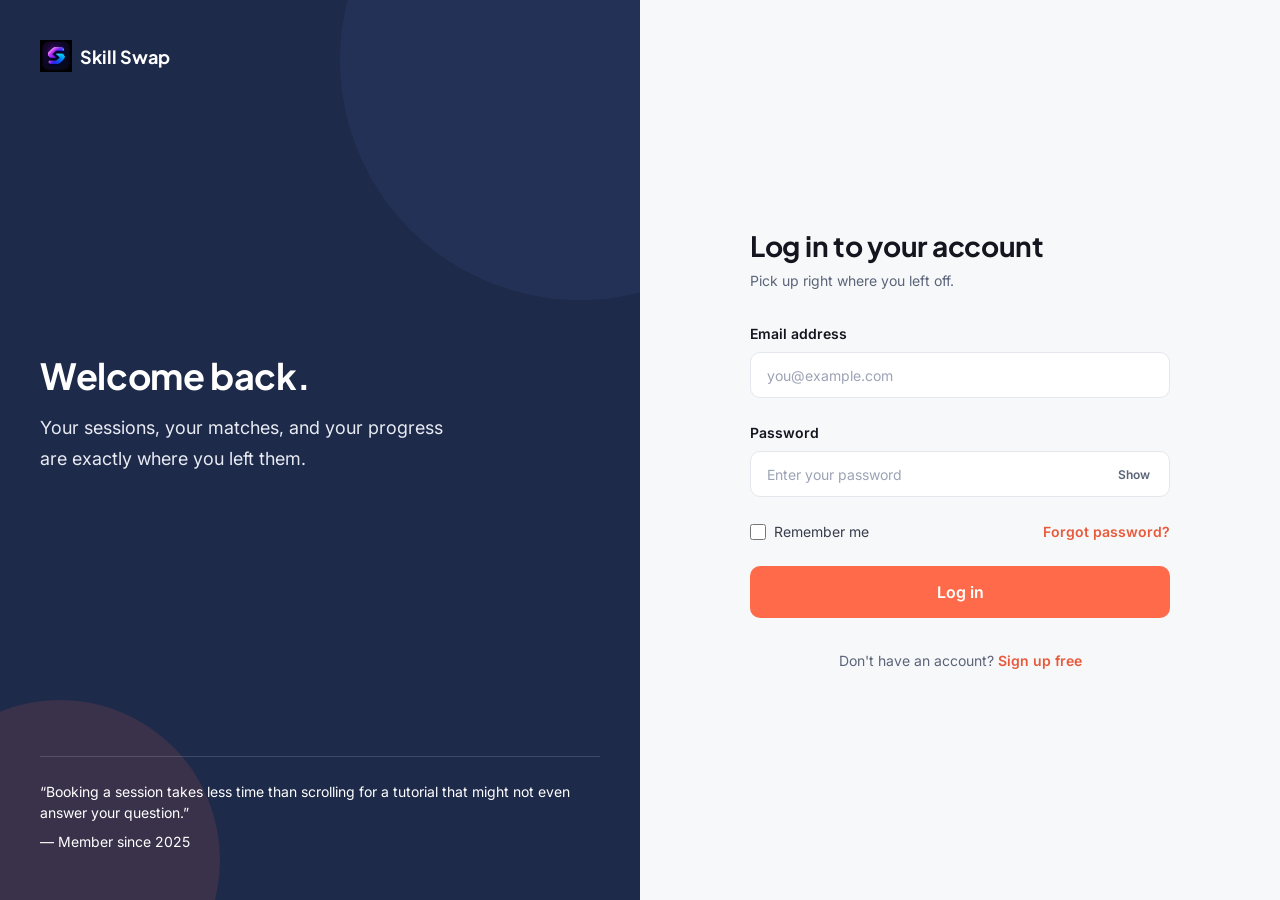
==== availability.html @ a02b6882 "Final internship submission" ====
<!DOCTYPE html>
<html lang="en">
<head>
  <meta charset="UTF-8">
  <meta name="viewport" content="width=device-width, initial-scale=1.0">
  <title>Availability Management — Skill Swap</title>
  <meta name="description" content="Manage your mentoring availability. Set your schedule and let learners book sessions at the right time.">

  <link rel="icon" type="image/png" href="assets/images/logo.png">
  <link rel="preconnect" href="https://fonts.googleapis.com">
  <link href="https://fonts.googleapis.com/css2?family=Plus+Jakarta+Sans:wght@500;600;700;800&family=Inter:wght@400;500;600;700&family=JetBrains+Mono:wght@500;600&display=swap" rel="stylesheet">

  <link rel="stylesheet" href="assets/css/base.css">
  <link rel="stylesheet" href="assets/css/navbar.css">
  <link rel="stylesheet" href="assets/css/footer.css">
  <link rel="stylesheet" href="assets/css/availability.css">
  <link rel="stylesheet" href="assets/css/responsive.css">
</head>
<body class="avail-body">

  <!-- Background atmosphere -->
  <div class="avail-orb avail-orb-1" aria-hidden="true"></div>
  <div class="avail-orb avail-orb-2" aria-hidden="true"></div>
  <div class="avail-orb avail-orb-3" aria-hidden="true"></div>
  <div class="avail-grid-overlay" aria-hidden="true"></div>

  <!-- ============================================================
       NAVBAR
       ============================================================ -->
  <header class="navbar navbar-dash" id="navbar">
    <div class="container navbar-inner">
      <a href="index.html" class="navbar-logo">
        <img src="assets/images/logo.png" alt="Skill Swap logo" class="navbar-logo-img">
        <span>Skill Swap</span>
      </a>

      <nav class="navbar-links" id="navbar-links">
        <a href="browse-skills.html" class="navbar-link">Browse Skills</a>
        <a href="dashboard.html" class="navbar-link">Dashboard</a>
        <a href="upcoming-sessions.html" class="navbar-link">Sessions</a>
        <a href="availability.html" class="navbar-link navbar-link-active">Availability</a>
        <a href="my-skills.html" class="navbar-link">My Skills</a>
      </nav>

      <div class="navbar-actions" id="navbar-actions-guest">
        <a href="login.html" class="btn btn-ghost btn-sm">Log in</a>
        <a href="register.html" class="btn btn-primary btn-sm">Get started</a>
      </div>

      <div class="navbar-actions hidden" id="navbar-actions-auth">
        <a href="dashboard.html" class="btn btn-outline btn-sm">Dashboard</a>
        <button type="button" class="navbar-avatar-btn" id="navbar-avatar-btn">
          <img src="assets/images/default-avatar.png" alt="My profile" class="avatar avatar-sm" id="navbar-avatar-img">
        </button>
      </div>

      <button type="button" class="navbar-burger" id="navbar-burger" aria-label="Toggle menu" aria-expanded="false">
        <span></span><span></span><span></span>
      </button>
    </div>

    <div class="navbar-mobile-menu" id="navbar-mobile-menu">
      <a href="browse-skills.html" class="navbar-link">Browse Skills</a>
      <a href="dashboard.html" class="navbar-link">Dashboard</a>
      <a href="upcoming-sessions.html" class="navbar-link">Sessions</a>
      <a href="availability.html" class="navbar-link">Availability</a>
      <a href="my-skills.html" class="navbar-link">My Skills</a>
      <div class="navbar-mobile-divider"></div>
      <a href="login.html" class="btn btn-outline btn-block hidden" id="navbar-mobile-login">Log in</a>
      <a href="register.html" class="btn btn-primary btn-block hidden" id="navbar-mobile-register">Get started</a>
    </div>
  </header>

  <main class="availability-main">
    <div class="container avail-container">

      <!-- ============================================================
           SECTION 1 — PAGE HERO
           ============================================================ -->
      <section class="avail-hero">
        <div class="avail-hero-left">
          <div class="avail-badge">
            <span class="avail-badge-icon">⚡</span>
            Availability Management
          </div>
          <h1 class="avail-headline">Manage Your <span class="avail-headline-gradient">Availability</span></h1>
          <p class="avail-subtitle">Set your schedule and let learners book sessions at the right time.</p>
        </div>

        <!-- Quick Stats — populated by JS via IDs -->
        <div class="avail-hero-stats">
          <div class="avail-stat-card">
            <div class="avail-stat-icon avail-stat-icon--purple">
              <svg width="18" height="18" viewBox="0 0 24 24" fill="none"><path d="M8 2v4M16 2v4M3 10h18M5 4h14a2 2 0 0 1 2 2v14a2 2 0 0 1-2 2H5a2 2 0 0 1-2-2V6a2 2 0 0 1 2-2z" stroke="currentColor" stroke-width="2" stroke-linecap="round"/></svg>
            </div>
            <div class="avail-stat-body">
              <div class="avail-stat-value" id="stat-available-slots">—</div>
              <div class="avail-stat-label">Available Slots</div>
            </div>
          </div>
          <div class="avail-stat-card">
            <div class="avail-stat-icon avail-stat-icon--green">
              <svg width="18" height="18" viewBox="0 0 24 24" fill="none"><circle cx="12" cy="12" r="10" stroke="currentColor" stroke-width="2"/><path d="M12 6v6l4 2" stroke="currentColor" stroke-width="2" stroke-linecap="round"/></svg>
            </div>
            <div class="avail-stat-body">
              <div class="avail-stat-value" id="stat-week-sessions">—</div>
              <div class="avail-stat-label">This Week Sessions</div>
            </div>
          </div>
          <div class="avail-stat-card">
            <div class="avail-stat-icon avail-stat-icon--amber">
              <svg width="18" height="18" viewBox="0 0 24 24" fill="none"><path d="M22 12h-4l-3 9L9 3l-3 9H2" stroke="currentColor" stroke-width="2" stroke-linecap="round" stroke-linejoin="round"/></svg>
            </div>
            <div class="avail-stat-body">
              <div class="avail-stat-value" id="stat-booking-rate">—</div>
              <div class="avail-stat-label">Booking Rate</div>
            </div>
          </div>
        </div>
      </section>

      <!-- ============================================================
           SECTION 2+3 — MAIN CONTENT GRID (Schedule + Add Slot Panel)
           ============================================================ -->
      <div class="avail-content-grid">

        <!-- LEFT: Schedule sections -->
        <div class="avail-col-main">

          <!-- Weekly Schedule Grid -->
          <section class="avail-glass-card avail-schedule-section">
            <div class="avail-card-header">
              <div class="avail-card-title-group">
                <div class="avail-card-icon avail-card-icon--purple">
                  <svg width="16" height="16" viewBox="0 0 24 24" fill="none"><rect x="3" y="4" width="18" height="18" rx="2" stroke="currentColor" stroke-width="2"/><path d="M16 2v4M8 2v4M3 10h18" stroke="currentColor" stroke-width="2" stroke-linecap="round"/></svg>
                </div>
                <div>
                  <div class="avail-card-title">Weekly Schedule</div>
                  <div class="avail-card-subtitle">Your availability grid at a glance</div>
                </div>
              </div>
              <div class="avail-week-nav">
                <button class="avail-week-btn" id="avail-prev-week" aria-label="Previous week">
                  <svg width="14" height="14" viewBox="0 0 24 24" fill="none"><path d="M15 18l-6-6 6-6" stroke="currentColor" stroke-width="2" stroke-linecap="round"/></svg>
                </button>
                <span class="avail-week-label" id="avail-week-label">This Week</span>
                <button class="avail-week-btn" id="avail-next-week" aria-label="Next week">
                  <svg width="14" height="14" viewBox="0 0 24 24" fill="none"><path d="M9 18l6-6-6-6" stroke="currentColor" stroke-width="2" stroke-linecap="round"/></svg>
                </button>
              </div>
            </div>

            <!-- Weekly grid -->
            <div class="avail-weekly-grid" id="avail-weekly-grid">
              <!-- Header row -->
              <div class="avail-grid-row avail-grid-header">
                <div class="avail-grid-label-cell"></div>
                <div class="avail-grid-day-header" data-day="Mon">
                  <span class="avail-day-abbr">Mon</span>
                  <span class="avail-day-date" id="grid-date-mon"></span>
                </div>
                <div class="avail-grid-day-header" data-day="Tue">
                  <span class="avail-day-abbr">Tue</span>
                  <span class="avail-day-date" id="grid-date-tue"></span>
                </div>
                <div class="avail-grid-day-header" data-day="Wed">
                  <span class="avail-day-abbr">Wed</span>
                  <span class="avail-day-date" id="grid-date-wed"></span>
                </div>
                <div class="avail-grid-day-header" data-day="Thu">
                  <span class="avail-day-abbr">Thu</span>
                  <span class="avail-day-date" id="grid-date-thu"></span>
                </div>
                <div class="avail-grid-day-header" data-day="Fri">
                  <span class="avail-day-abbr">Fri</span>
                  <span class="avail-day-date" id="grid-date-fri"></span>
                </div>
                <div class="avail-grid-day-header" data-day="Sat">
                  <span class="avail-day-abbr">Sat</span>
                  <span class="avail-day-date" id="grid-date-sat"></span>
                </div>
                <div class="avail-grid-day-header" data-day="Sun">
                  <span class="avail-day-abbr">Sun</span>
                  <span class="avail-day-date" id="grid-date-sun"></span>
                </div>
              </div>
              <!-- Morning row -->
              <div class="avail-grid-row" data-period="morning">
                <div class="avail-grid-label-cell">
                  <span class="avail-period-icon">🌅</span>
                  <span class="avail-period-label">Morning</span>
                  <span class="avail-period-time">6–12 AM</span>
                </div>
                <div class="avail-grid-cell" data-day="Mon" data-period="morning"></div>
                <div class="avail-grid-cell" data-day="Tue" data-period="morning"></div>
                <div class="avail-grid-cell" data-day="Wed" data-period="morning"></div>
                <div class="avail-grid-cell" data-day="Thu" data-period="morning"></div>
                <div class="avail-grid-cell" data-day="Fri" data-period="morning"></div>
                <div class="avail-grid-cell" data-day="Sat" data-period="morning"></div>
                <div class="avail-grid-cell" data-day="Sun" data-period="morning"></div>
              </div>
              <!-- Afternoon row -->
              <div class="avail-grid-row" data-period="afternoon">
                <div class="avail-grid-label-cell">
                  <span class="avail-period-icon">☀️</span>
                  <span class="avail-period-label">Afternoon</span>
                  <span class="avail-period-time">12–5 PM</span>
                </div>
                <div class="avail-grid-cell" data-day="Mon" data-period="afternoon"></div>
                <div class="avail-grid-cell" data-day="Tue" data-period="afternoon"></div>
                <div class="avail-grid-cell" data-day="Wed" data-period="afternoon"></div>
                <div class="avail-grid-cell" data-day="Thu" data-period="afternoon"></div>
                <div class="avail-grid-cell" data-day="Fri" data-period="afternoon"></div>
                <div class="avail-grid-cell" data-day="Sat" data-period="afternoon"></div>
                <div class="avail-grid-cell" data-day="Sun" data-period="afternoon"></div>
              </div>
              <!-- Evening row -->
              <div class="avail-grid-row" data-period="evening">
                <div class="avail-grid-label-cell">
                  <span class="avail-period-icon">🌙</span>
                  <span class="avail-period-label">Evening</span>
                  <span class="avail-period-time">5–11 PM</span>
                </div>
                <div class="avail-grid-cell" data-day="Mon" data-period="evening"></div>
                <div class="avail-grid-cell" data-day="Tue" data-period="evening"></div>
                <div class="avail-grid-cell" data-day="Wed" data-period="evening"></div>
                <div class="avail-grid-cell" data-day="Thu" data-period="evening"></div>
                <div class="avail-grid-cell" data-day="Fri" data-period="evening"></div>
                <div class="avail-grid-cell" data-day="Sat" data-period="evening"></div>
                <div class="avail-grid-cell" data-day="Sun" data-period="evening"></div>
              </div>
            </div>
          </section>

          <!-- ============================================================
               SECTION 4 — SLOT LIST (rendered by availability.js)
               ============================================================ -->
          <section class="avail-glass-card">
            <div class="avail-card-header">
              <div class="avail-card-title-group">
                <div class="avail-card-icon avail-card-icon--blue">
                  <svg width="16" height="16" viewBox="0 0 24 24" fill="none"><path d="M9 11l3 3L22 4" stroke="currentColor" stroke-width="2" stroke-linecap="round" stroke-linejoin="round"/><path d="M21 12v7a2 2 0 0 1-2 2H5a2 2 0 0 1-2-2V5a2 2 0 0 1 2-2h11" stroke="currentColor" stroke-width="2" stroke-linecap="round"/></svg>
                </div>
                <div>
                  <div class="avail-card-title">All Availability Slots</div>
                  <div class="avail-card-subtitle">Manage your open and booked time slots</div>
                </div>
              </div>
            </div>

            <!-- Alert for form feedback (required by availability.js) -->
            <div class="auth-alert avail-alert" id="availability-form-alert" role="alert"></div>

            <!-- Slot list container (rendered by availability.js) -->
            <div id="availability-list-container">
              <!-- Skeleton loaders -->
              <div class="avail-skeleton-row" aria-hidden="true"></div>
              <div class="avail-skeleton-row" aria-hidden="true"></div>
              <div class="avail-skeleton-row" aria-hidden="true"></div>
            </div>

            <!-- Empty state (toggled by availability.js) -->
            <div class="avail-empty-state hidden" id="availability-empty-state">
              <div class="avail-empty-illustration">
                <svg width="64" height="64" viewBox="0 0 80 80" fill="none">
                  <circle cx="40" cy="40" r="38" fill="rgba(124,58,237,0.08)" stroke="rgba(124,58,237,0.2)" stroke-width="1.5"/>
                  <rect x="22" y="18" width="36" height="44" rx="5" fill="rgba(124,58,237,0.12)" stroke="rgba(124,58,237,0.3)" stroke-width="1.5"/>
                  <path d="M29 30h22M29 38h22M29 46h14" stroke="rgba(167,139,250,0.5)" stroke-width="2" stroke-linecap="round"/>
                  <circle cx="55" cy="55" r="12" fill="rgba(124,58,237,0.2)" stroke="rgba(124,58,237,0.4)" stroke-width="1.5"/>
                  <path d="M55 50v5l3 3" stroke="rgba(167,139,250,0.9)" stroke-width="1.5" stroke-linecap="round"/>
                </svg>
              </div>
              <h3 class="avail-empty-title">No Availability Added Yet</h3>
              <p class="avail-empty-body">Create your first availability slot and start receiving bookings from learners.</p>
              <button type="button" class="avail-empty-cta" onclick="document.getElementById('slot-date').focus()">
                <svg width="14" height="14" viewBox="0 0 24 24" fill="none"><path d="M12 5v14M5 12h14" stroke="currentColor" stroke-width="2" stroke-linecap="round"/></svg>
                Create Availability
              </button>
            </div>
          </section>

          <!-- ============================================================
               SECTION 5 — AVAILABILITY ANALYTICS
               ============================================================ -->
          <section class="avail-glass-card avail-analytics-section">
            <div class="avail-card-header">
              <div class="avail-card-title-group">
                <div class="avail-card-icon avail-card-icon--amber">
                  <svg width="16" height="16" viewBox="0 0 24 24" fill="none"><path d="M22 12h-4l-3 9L9 3l-3 9H2" stroke="currentColor" stroke-width="2" stroke-linecap="round" stroke-linejoin="round"/></svg>
                </div>
                <div>
                  <div class="avail-card-title">Availability Analytics</div>
                  <div class="avail-card-subtitle">Your scheduling performance overview</div>
                </div>
              </div>
            </div>
            <div class="avail-analytics-grid">
              <div class="avail-analytics-card">
                <div class="avail-analytics-icon avail-analytics-icon--purple">
                  <svg width="20" height="20" viewBox="0 0 24 24" fill="none"><circle cx="12" cy="12" r="10" stroke="currentColor" stroke-width="2"/><path d="M12 6v6l4 2" stroke="currentColor" stroke-width="2" stroke-linecap="round"/></svg>
                </div>
                <div class="avail-analytics-value" id="analytics-total-hours">0h</div>
                <div class="avail-analytics-label">Total Available Hours</div>
              </div>
              <div class="avail-analytics-card">
                <div class="avail-analytics-icon avail-analytics-icon--green">
                  <svg width="20" height="20" viewBox="0 0 24 24" fill="none"><rect x="3" y="4" width="18" height="18" rx="2" stroke="currentColor" stroke-width="2"/><path d="M16 2v4M8 2v4M3 10h18" stroke="currentColor" stroke-width="2" stroke-linecap="round"/></svg>
                </div>
                <div class="avail-analytics-value" id="analytics-booked-day">—</div>
                <div class="avail-analytics-label">Most Booked Day</div>
              </div>
              <div class="avail-analytics-card">
                <div class="avail-analytics-icon avail-analytics-icon--blue">
                  <svg width="20" height="20" viewBox="0 0 24 24" fill="none"><path d="M22 12h-4l-3 9L9 3l-3 9H2" stroke="currentColor" stroke-width="2" stroke-linecap="round" stroke-linejoin="round"/></svg>
                </div>
                <div class="avail-analytics-value" id="analytics-completion">0%</div>
                <div class="avail-analytics-label">Session Completion Rate</div>
              </div>
            </div>
          </section>

        </div><!-- /.avail-col-main -->

        <!-- RIGHT: Add Slot Panel -->
        <div class="avail-col-side">

          <!-- ============================================================
               SECTION 3 — ADD SLOT PANEL (existing form – all IDs preserved)
               ============================================================ -->
          <section class="avail-glass-card avail-form-panel availability-form-card">
            <div class="avail-form-header">
              <div class="avail-card-icon avail-card-icon--purple">
                <svg width="16" height="16" viewBox="0 0 24 24" fill="none"><path d="M12 5v14M5 12h14" stroke="currentColor" stroke-width="2" stroke-linecap="round"/></svg>
              </div>
              <div>
                <div class="avail-card-title">Add Availability</div>
                <div class="avail-card-subtitle">Create a new open time slot</div>
              </div>
            </div>

            <form id="availability-form" novalidate class="avail-form">

              <div class="form-group avail-form-group">
                <label for="slot-date" class="avail-form-label">
                  <svg width="13" height="13" viewBox="0 0 24 24" fill="none"><rect x="3" y="4" width="18" height="18" rx="2" stroke="currentColor" stroke-width="2"/><path d="M16 2v4M8 2v4M3 10h18" stroke="currentColor" stroke-width="2" stroke-linecap="round"/></svg>
                  Date
                </label>
                <input type="date" id="slot-date" name="slot_date" class="form-input avail-input" required>
                <span class="form-error"></span>
              </div>

              <div class="availability-form-row avail-time-row">
                <div class="form-group avail-form-group">
                  <label for="slot-start-time" class="avail-form-label">
                    <svg width="13" height="13" viewBox="0 0 24 24" fill="none"><circle cx="12" cy="12" r="10" stroke="currentColor" stroke-width="2"/><path d="M12 6v6l4 2" stroke="currentColor" stroke-width="2" stroke-linecap="round"/></svg>
                    Start Time
                  </label>
                  <input type="time" id="slot-start-time" name="start_time" class="form-input avail-input" required>
                  <span class="form-error"></span>
                </div>

                <div class="form-group avail-form-group">
                  <label for="slot-end-time" class="avail-form-label">
                    <svg width="13" height="13" viewBox="0 0 24 24" fill="none"><circle cx="12" cy="12" r="10" stroke="currentColor" stroke-width="2"/><path d="M12 6v6l4 2" stroke="currentColor" stroke-width="2" stroke-linecap="round"/></svg>
                    End Time
                  </label>
                  <input type="time" id="slot-end-time" name="end_time" class="form-input avail-input" required>
                  <span class="form-error"></span>
                </div>
              </div>

              <!-- Session type (UI only — enhances UX without breaking existing backend) -->
              <div class="avail-session-type">
                <div class="avail-form-label" style="margin-bottom:0.5rem;">
                  <svg width="13" height="13" viewBox="0 0 24 24" fill="none"><path d="M17 21v-2a4 4 0 0 0-4-4H5a4 4 0 0 0-4 4v2M9 3a4 4 0 1 0 0 8 4 4 0 0 0 0-8zM23 21v-2a4 4 0 0 0-3-3.87M16 3.13a4 4 0 0 1 0 7.75" stroke="currentColor" stroke-width="2" stroke-linecap="round" stroke-linejoin="round"/></svg>
                  Session Type
                </div>
                <div class="avail-type-pills">
                  <label class="avail-type-pill">
                    <input type="radio" name="session_type" value="1on1" checked>
                    <span>👤 1-on-1</span>
                  </label>
                  <label class="avail-type-pill">
                    <input type="radio" name="session_type" value="group">
                    <span>👥 Group Session</span>
                  </label>
                </div>
              </div>

              <button type="submit" class="avail-submit-btn btn-block" id="availability-add-btn">
                <svg width="16" height="16" viewBox="0 0 24 24" fill="none"><path d="M12 5v14M5 12h14" stroke="currentColor" stroke-width="2" stroke-linecap="round"/></svg>
                Add Slot
              </button>
            </form>
          </section>

          <!-- Quick Tips Card -->
          <section class="avail-glass-card avail-tips-card">
            <div class="avail-tips-header">
              <span class="avail-tips-icon">💡</span>
              <span class="avail-card-title" style="font-size:0.875rem;">Pro Tips</span>
            </div>
            <ul class="avail-tips-list">
              <li>
                <span class="avail-tip-dot avail-tip-dot--purple"></span>
                Add slots at least 24h in advance to get bookings
              </li>
              <li>
                <span class="avail-tip-dot avail-tip-dot--green"></span>
                Evening slots tend to have higher booking rates
              </li>
              <li>
                <span class="avail-tip-dot avail-tip-dot--amber"></span>
                Keep a consistent weekly schedule for regulars
              </li>
            </ul>
          </section>

        </div><!-- /.avail-col-side -->

      </div><!-- /.avail-content-grid -->

    </div><!-- /.avail-container -->
  </main>

  <!-- ============================================================
       FOOTER
       ============================================================ -->
  <footer class="footer">
    <div class="container footer-inner">
      <div class="footer-brand">
        <a href="index.html" class="navbar-logo">
          <img src="assets/images/logo.png" alt="Skill Swap logo" class="navbar-logo-img">
          <span>Skill Swap</span>
        </a>
        <p class="text-sm text-muted">Learn, teach &amp; grow together.</p>
      </div>
      <div class="footer-col">
        <h4>Platform</h4>
        <a href="browse-skills.html">Browse Skills</a>
        <a href="index.html#how-it-works">How it Works</a>
      </div>
      <div class="footer-col">
        <h4>Account</h4>
        <a href="dashboard.html">Dashboard</a>
        <a href="my-skills.html">My Skills</a>
      </div>
      <div class="footer-col">
        <h4>Company</h4>
        <a href="#">About</a>
        <a href="#">Contact</a>
      </div>
    </div>
    <div class="container footer-bottom">
      <p class="text-sm text-muted">&copy; 2026 Skill Swap. All rights reserved.</p>
    </div>
  </footer>

  <div class="toast-container" id="toast-container"></div>

  <script src="assets/js/config.js"></script>
  <script src="assets/js/utils.js"></script>
  <script src="assets/js/auth-guard.js"></script>
  <script src="assets/js/navbar.js"></script>
  <script src="assets/js/availability.js"></script>
  <script src="assets/js/availability-ui.js"></script>
</body>
</html>
---- assets/css/base.css ----
/* ==========================================================================
   Skill Swap - Base Stylesheet
   Design tokens, reset, typography scale, and core reusable components.
   Loaded on every page. Page-specific CSS files extend these tokens.
   ========================================================================== */

/* --------------------------------------------------------------------
   1. Design Tokens
   -------------------------------------------------------------------- */
:root {
  /* Color: Brand */
  --color-primary-900: #14182B;
  --color-primary-700: #1E2A4A;
  --color-primary-500: #2D3D66;
  --color-primary-100: #E8EBF3;

  /* Color: Accent (single energetic accent — used sparingly, for action) */
  --color-accent-600: #E85A3B;
  --color-accent-500: #FF6B4A;
  --color-accent-100: #FFE4DB;

  /* Color: Status */
  --color-success-600: #178A5F;
  --color-success-100: #DCF3EA;
  --color-warning-600: #B8860B;
  --color-warning-100: #FBF0DB;
  --color-danger-600: #D14343;
  --color-danger-100: #FBE2E2;

  /* Color: Neutrals */
  --color-ink-900: #14161F;
  --color-ink-700: #383C4B;
  --color-ink-500: #5B6478;
  --color-ink-300: #9CA3B5;
  --color-ink-100: #DDE1EA;
  --color-surface: #FFFFFF;
  --color-surface-sunken: #F7F8FA;
  --color-border: #E4E7ED;

  /* Typography */
  --font-display: 'Plus Jakarta Sans', 'Inter', -apple-system, sans-serif;
  --font-body: 'Inter', -apple-system, BlinkMacSystemFont, 'Segoe UI', sans-serif;
  --font-mono: 'JetBrains Mono', 'SFMono-Regular', Consolas, monospace;

  --fs-xs: 0.75rem;
  --fs-sm: 0.875rem;
  --fs-base: 1rem;
  --fs-md: 1.125rem;
  --fs-lg: 1.375rem;
  --fs-xl: 1.75rem;
  --fs-2xl: 2.25rem;
  --fs-3xl: 3rem;
  --fs-4xl: 3.75rem;

  --lh-tight: 1.2;
  --lh-normal: 1.5;
  --lh-relaxed: 1.7;

  /* Spacing scale (8px base unit) */
  --space-1: 0.25rem;
  --space-2: 0.5rem;
  --space-3: 0.75rem;
  --space-4: 1rem;
  --space-5: 1.5rem;
  --space-6: 2rem;
  --space-7: 2.5rem;
  --space-8: 3rem;
  --space-9: 4rem;
  --space-10: 5rem;
  --space-12: 6rem;

  /* Radius */
  --radius-sm: 6px;
  --radius-md: 10px;
  --radius-lg: 16px;
  --radius-full: 999px;

  /* Shadow (soft, flat-card style — no glassmorphism/blur) */
  --shadow-xs: 0 1px 2px rgba(20, 22, 31, 0.05);
  --shadow-sm: 0 2px 6px rgba(20, 22, 31, 0.06);
  --shadow-md: 0 8px 20px rgba(20, 22, 31, 0.08);
  --shadow-lg: 0 16px 40px rgba(20, 22, 31, 0.12);

  /* Layout */
  --container-max: 1200px;
  --header-height: 72px;

  /* Motion */
  --transition-fast: 150ms ease;
  --transition-base: 220ms cubic-bezier(0.4, 0, 0.2, 1);
}

/* --------------------------------------------------------------------
   2. Reset
   -------------------------------------------------------------------- */
*,
*::before,
*::after {
  box-sizing: border-box;
  margin: 0;
  padding: 0;
}

html {
  -webkit-text-size-adjust: 100%;
  scroll-behavior: smooth;
}

@media (prefers-reduced-motion: reduce) {
  html {
    scroll-behavior: auto;
  }
  *,
  *::before,
  *::after {
    animation-duration: 0.01ms !important;
    animation-iteration-count: 1 !important;
    transition-duration: 0.01ms !important;
  }
}

body {
  font-family: var(--font-body);
  font-size: var(--fs-base);
  line-height: var(--lh-normal);
  color: var(--color-ink-900);
  background-color: var(--color-surface-sunken);
  min-height: 100vh;
}

img,
picture,
svg {
  display: block;
  max-width: 100%;
}

a {
  color: inherit;
  text-decoration: none;
}

button {
  font-family: inherit;
  cursor: pointer;
  border: none;
  background: none;
}

input,
textarea,
select {
  font-family: inherit;
  font-size: inherit;
  color: inherit;
}

ul,
ol {
  list-style: none;
}

table {
  border-collapse: collapse;
  width: 100%;
}

/* --------------------------------------------------------------------
   3. Typography
   -------------------------------------------------------------------- */
h1, h2, h3, h4, h5, h6 {
  font-family: var(--font-display);
  font-weight: 700;
  line-height: var(--lh-tight);
  color: var(--color-ink-900);
  letter-spacing: -0.01em;
}

h1 { font-size: var(--fs-3xl); }
h2 { font-size: var(--fs-2xl); }
h3 { font-size: var(--fs-xl); }
h4 { font-size: var(--fs-md); }

p {
  color: var(--color-ink-700);
}

.text-eyebrow {
  font-family: var(--font-mono);
  font-size: var(--fs-xs);
  font-weight: 600;
  text-transform: uppercase;
  letter-spacing: 0.08em;
  color: var(--color-accent-600);
}

.text-muted {
  color: var(--color-ink-500);
}

.text-sm {
  font-size: var(--fs-sm);
}

.text-center {
  text-align: center;
}

/* --------------------------------------------------------------------
   4. Layout helpers
   -------------------------------------------------------------------- */
.container {
  width: 100%;
  max-width: var(--container-max);
  margin-inline: auto;
  padding-inline: var(--space-5);
}

.section {
  padding-block: var(--space-9);
}

.flex {
  display: flex;
}

.flex-col {
  flex-direction: column;
}

.items-center {
  align-items: center;
}

.justify-between {
  justify-content: space-between;
}

.gap-2 { gap: var(--space-2); }
.gap-3 { gap: var(--space-3); }
.gap-4 { gap: var(--space-4); }
.gap-5 { gap: var(--space-5); }

.grid {
  display: grid;
  gap: var(--space-5);
}

.hidden {
  display: none !important;
}

/* --------------------------------------------------------------------
   5. Buttons
   -------------------------------------------------------------------- */
.btn {
  display: inline-flex;
  align-items: center;
  justify-content: center;
  gap: var(--space-2);
  height: 44px;
  padding-inline: var(--space-5);
  font-size: var(--fs-sm);
  font-weight: 600;
  border-radius: var(--radius-md);
  white-space: nowrap;
  transition: background-color var(--transition-fast), border-color var(--transition-fast),
    color var(--transition-fast), transform var(--transition-fast);
}

.btn:active {
  transform: translateY(1px);
}

.btn-primary {
  background-color: var(--color-accent-500);
  color: var(--color-surface);
}

.btn-primary:hover {
  background-color: var(--color-accent-600);
}

.btn-secondary {
  background-color: var(--color-primary-700);
  color: var(--color-surface);
}

.btn-secondary:hover {
  background-color: var(--color-primary-900);
}

.btn-outline {
  background-color: transparent;
  color: var(--color-ink-900);
  border: 1.5px solid var(--color-border);
}

.btn-outline:hover {
  border-color: var(--color-ink-300);
  background-color: var(--color-surface);
}

.btn-ghost {
  background-color: transparent;
  color: var(--color-ink-700);
}

.btn-ghost:hover {
  background-color: var(--color-primary-100);
}

.btn-danger {
  background-color: var(--color-danger-600);
  color: var(--color-surface);
}

.btn-danger:hover {
  background-color: #B83333;
}

.btn-sm {
  height: 36px;
  padding-inline: var(--space-4);
  font-size: var(--fs-xs);
}

.btn-lg {
  height: 52px;
  padding-inline: var(--space-6);
  font-size: var(--fs-base);
}

.btn-block {
  width: 100%;
}

.btn:disabled {
  opacity: 0.55;
  cursor: not-allowed;
}

/* --------------------------------------------------------------------
   6. Cards (flat, bordered, soft hover lift — no glassmorphism)
   -------------------------------------------------------------------- */
.card {
  background-color: var(--color-surface);
  border: 1px solid var(--color-border);
  border-radius: var(--radius-lg);
  padding: var(--space-5);
  transition: box-shadow var(--transition-base), border-color var(--transition-base);
}

.card-hover:hover {
  box-shadow: var(--shadow-md);
  border-color: var(--color-ink-100);
}

.card-flat {
  box-shadow: none;
}

/* --------------------------------------------------------------------
   7. Forms
   -------------------------------------------------------------------- */
.form-group {
  display: flex;
  flex-direction: column;
  gap: var(--space-2);
  margin-bottom: var(--space-5);
}

.form-label {
  font-size: var(--fs-sm);
  font-weight: 600;
  color: var(--color-ink-900);
}

.form-input,
.form-textarea,
.form-select {
  width: 100%;
  height: 46px;
  padding-inline: var(--space-4);
  background-color: var(--color-surface);
  border: 1.5px solid var(--color-border);
  border-radius: var(--radius-md);
  font-size: var(--fs-sm);
  color: var(--color-ink-900);
  transition: border-color var(--transition-fast), box-shadow var(--transition-fast);
}

.form-textarea {
  height: auto;
  min-height: 120px;
  padding-block: var(--space-3);
  resize: vertical;
}

.form-input:focus,
.form-textarea:focus,
.form-select:focus {
  outline: none;
  border-color: var(--color-accent-500);
  box-shadow: 0 0 0 3px var(--color-accent-100);
}

.form-input::placeholder,
.form-textarea::placeholder {
  color: var(--color-ink-300);
}

.form-hint {
  font-size: var(--fs-xs);
  color: var(--color-ink-500);
}

.form-error {
  font-size: var(--fs-xs);
  color: var(--color-danger-600);
  display: none;
}

.form-group.has-error .form-input,
.form-group.has-error .form-textarea,
.form-group.has-error .form-select {
  border-color: var(--color-danger-600);
}

.form-group.has-error .form-error {
  display: block;
}

/* --------------------------------------------------------------------
   8. Badges / Tags / Pills
   -------------------------------------------------------------------- */
.badge {
  display: inline-flex;
  align-items: center;
  gap: var(--space-1);
  padding: var(--space-1) var(--space-3);
  border-radius: var(--radius-full);
  font-size: var(--fs-xs);
  font-weight: 600;
  white-space: nowrap;
}

.badge-skill {
  background-color: var(--color-primary-100);
  color: var(--color-primary-700);
}

.badge-success {
  background-color: var(--color-success-100);
  color: var(--color-success-600);
}

.badge-warning {
  background-color: var(--color-warning-100);
  color: var(--color-warning-600);
}

.badge-danger {
  background-color: var(--color-danger-100);
  color: var(--color-danger-600);
}

.badge-neutral {
  background-color: var(--color-ink-100);
  color: var(--color-ink-700);
}

/* --------------------------------------------------------------------
   9. Avatar
   -------------------------------------------------------------------- */
.avatar {
  border-radius: 50%;
  object-fit: cover;
  background-color: var(--color-primary-100);
  flex-shrink: 0;
}

.avatar-sm { width: 32px; height: 32px; }
.avatar-md { width: 48px; height: 48px; }
.avatar-lg { width: 72px; height: 72px; }
.avatar-xl { width: 112px; height: 112px; }

/* --------------------------------------------------------------------
   10. Star Rating
   -------------------------------------------------------------------- */
.star-rating {
  display: inline-flex;
  align-items: center;
  gap: 2px;
  color: var(--color-warning-600);
}

.star-rating .star-empty {
  color: var(--color-ink-100);
}

/* --------------------------------------------------------------------
   11. Toast / Alert (used by utils.js)
   -------------------------------------------------------------------- */
.toast-container {
  position: fixed;
  top: var(--space-5);
  right: var(--space-5);
  z-index: 1000;
  display: flex;
  flex-direction: column;
  gap: var(--space-3);
}

.toast {
  min-width: 280px;
  max-width: 360px;
  padding: var(--space-4) var(--space-5);
  border-radius: var(--radius-md);
  background-color: var(--color-ink-900);
  color: var(--color-surface);
  box-shadow: var(--shadow-lg);
  font-size: var(--fs-sm);
  animation: toast-in var(--transition-base);
}

.toast-success { background-color: var(--color-success-600); }
.toast-error { background-color: var(--color-danger-600); }
.toast-warning { background-color: var(--color-warning-600); color: var(--color-ink-900); }

@keyframes toast-in {
  from { opacity: 0; transform: translateY(-8px); }
  to { opacity: 1; transform: translateY(0); }
}

/* --------------------------------------------------------------------
   12. Empty state
   -------------------------------------------------------------------- */
.empty-state {
  text-align: center;
  padding: var(--space-9) var(--space-5);
  color: var(--color-ink-500);
}

.empty-state h3 {
  color: var(--color-ink-700);
  margin-bottom: var(--space-2);
}

/* --------------------------------------------------------------------
   13. Skeleton loading state
   -------------------------------------------------------------------- */
.skeleton {
  background: linear-gradient(90deg, var(--color-ink-100) 25%, var(--color-border) 37%, var(--color-ink-100) 63%);
  background-size: 400% 100%;
  animation: skeleton-loading 1.4s ease infinite;
  border-radius: var(--radius-md);
}

@keyframes skeleton-loading {
  0% { background-position: 100% 50%; }
  100% { background-position: 0% 50%; }
}

/* --------------------------------------------------------------------
   14. Focus visibility (accessibility)
   -------------------------------------------------------------------- */
a:focus-visible,
button:focus-visible,
input:focus-visible,
textarea:focus-visible,
select:focus-visible {
  outline: 2px solid var(--color-accent-500);
  outline-offset: 2px;
}

/* --------------------------------------------------------------------
   15. Scrollbar (subtle, modern)
   -------------------------------------------------------------------- */
::-webkit-scrollbar {
  width: 10px;
  height: 10px;
}

::-webkit-scrollbar-track {
  background: transparent;
}

::-webkit-scrollbar-thumb {
  background-color: var(--color-ink-100);
  border-radius: var(--radius-full);
}

::-webkit-scrollbar-thumb:hover {
  background-color: var(--color-ink-300);
}
---- assets/css/navbar.css ----
/* ==========================================================================
   Skill Swap - Navbar Component
   Shared across every page. Sticky header, logo, links, auth state,
   mobile burger menu.
   Built on design tokens from base.css.
   ========================================================================== */

/* JS moved to assets/js/navbar.js */
  

.navbar {
  position: sticky;
  top: 0;
  z-index: 500;
  background-color: var(--color-surface);
  border-bottom: 1px solid var(--color-border);
}

.navbar-inner {
  display: flex;
  align-items: center;
  gap: var(--space-5);
  height: var(--header-height);
}

.navbar-logo {
  display: inline-flex;
  align-items: center;
  gap: 0.625rem;
  font-family: var(--font-display);
  font-weight: 800;
  font-size: var(--fs-lg);       /* up from --fs-md */
  letter-spacing: -0.02em;
  color: var(--color-ink-900);
  flex-shrink: 0;
  transition: opacity var(--transition-fast);
}

.navbar-logo:hover {
  opacity: 0.82;
}

.navbar-logo-img {
  width: 50px;   /* increased icon size */
  height: 50px;
}

.navbar-links {
  display: none;
  align-items: center;
  gap: var(--space-5);
  flex: 1;
}

.navbar-link {
  position: relative;
  font-size: var(--fs-sm);
  font-weight: 600;
  color: var(--color-ink-700);
  white-space: nowrap;
  overflow: hidden;
  text-overflow: ellipsis;
  transition: color var(--transition-base), text-shadow 0.25s ease, transform 0.2s ease;
  padding-bottom: 2px;
}

/* Sliding underline animation */
.navbar-link::after {
  content: '';
  position: absolute;
  bottom: -1px;
  left: 0;
  width: 100%;
  height: 2.5px;
  background: linear-gradient(90deg, #7c3aed, #818cf8, #4f46e5);
  border-radius: 2px;
  transform: scaleX(0);
  transform-origin: left;
  transition: transform 220ms cubic-bezier(0.4, 0, 0.2, 1);
  box-shadow: 0 0 8px rgba(124, 58, 237, 0.6);
}

.navbar-link:hover {
  color: var(--color-ink-900);
  text-shadow: 0 0 16px rgba(124, 58, 237, 0.35);
  transform: translateY(-1px);
}

.navbar-link:hover::after {
  transform: scaleX(1);
}

.navbar-actions {
  display: none;
  align-items: center;
  gap: var(--space-3);
  margin-left: auto;
}

.navbar-avatar-btn {
  border-radius: 50%;
  transition: box-shadow var(--transition-fast), transform 0.2s ease;
}

.navbar-avatar-btn:hover {
  box-shadow: 0 0 0 3px rgba(124, 58, 237, 0.45), 0 0 16px rgba(124, 58, 237, 0.3);
  transform: scale(1.08);
}

/* --------------------------------------------------------------------
   Mobile burger button
   -------------------------------------------------------------------- */
.navbar-burger {
  display: flex;
  flex-direction: column;
  justify-content: center;
  gap: 5px;
  width: 36px;
  height: 36px;
  margin-left: auto;
}

.navbar-burger span {
  display: block;
  width: 22px;
  height: 2px;
  background-color: var(--color-ink-900);
  border-radius: 2px;
  transition: transform var(--transition-fast), opacity var(--transition-fast);
}

.navbar-burger.is-active span:nth-child(1) {
  transform: translateY(7px) rotate(45deg);
}

.navbar-burger.is-active span:nth-child(2) {
  opacity: 0;
}

.navbar-burger.is-active span:nth-child(3) {
  transform: translateY(-7px) rotate(-45deg);
}

/* --------------------------------------------------------------------
   Mobile dropdown menu
   -------------------------------------------------------------------- */
.navbar-mobile-menu {
  display: none;
  flex-direction: column;
  gap: var(--space-1);
  padding: var(--space-4) var(--space-5) var(--space-5);
  border-top: 1px solid var(--color-border);
  background-color: var(--color-surface);
}

.navbar-mobile-menu.is-open {
  display: flex;
}

.navbar-mobile-menu .navbar-link {
  padding-block: var(--space-3);
}

.navbar-mobile-divider {
  height: 1px;
  background-color: var(--color-border);
  margin-block: var(--space-2);
}

.navbar-mobile-menu .btn {
  margin-top: var(--space-2);
}

/* --------------------------------------------------------------------
   Desktop layout
   -------------------------------------------------------------------- */
@media (min-width: 960px) {
  .navbar-links {
    display: flex;
  }

  .navbar-actions {
    display: flex;
  }

  .navbar-burger {
    display: none;
  }

  .navbar-mobile-menu {
    display: none !important;
  }
}

/* Mobile & tablet: allow wrapping to avoid overflow */
@media (max-width: 959px) {
  .navbar-links {
    flex-wrap: wrap;
    justify-content: center;
  }
}

/* Prevent horizontal overflow on very long link text */
.navbar-inner {
  overflow-x: auto;
}

/* --------------------------------------------------------------------
   Logout button — injected dynamically into #navbar-actions-auth
   -------------------------------------------------------------------- */
.navbar-logout-btn {
  display: inline-flex;
  align-items: center;
  gap: 0.375rem;
  height: 36px;
  padding-inline: 0.875rem;
  font-size: var(--fs-xs);
  font-weight: 600;
  font-family: inherit;
  border-radius: var(--radius-md);
  background: transparent;
  color: var(--color-ink-500);
  border: 1.5px solid var(--color-border);
  cursor: pointer;
  white-space: nowrap;
  transition: background-color var(--transition-fast),
              border-color var(--transition-fast),
              color var(--transition-fast);
}

.navbar-logout-btn:hover {
  background-color: var(--color-danger-100);
  border-color: var(--color-danger-600);
  color: var(--color-danger-600);
}

.navbar-logout-btn:disabled {
  opacity: 0.55;
  cursor: not-allowed;
}

/* Dark navbar variant (dashboard / profile pages) */
.navbar-dash .navbar-logout-btn {
  color: rgba(226, 232, 240, 0.5);
  border-color: rgba(255, 255, 255, 0.10);
  background: transparent;
}

.navbar-dash .navbar-logout-btn:hover {
  background: rgba(239, 68, 68, 0.12);
  border-color: rgba(239, 68, 68, 0.35);
  color: #fca5a5;
}
---- assets/css/footer.css ----
/* ==========================================================================
   Skill Swap - Footer Component
   Shared across every page. Brand column + link columns + bottom bar.
   Built on design tokens from base.css.
   ========================================================================== */

.footer {
  background-color: var(--color-primary-900);
  color: var(--color-primary-100);
  margin-top: var(--space-9);
}

.footer-inner {
  display: grid;
  grid-template-columns: 1fr;
  gap: var(--space-6);
  padding-block: var(--space-8);
}

.footer-brand {
  display: flex;
  flex-direction: column;
  gap: var(--space-3);
}

.footer-brand .navbar-logo {
  color: var(--color-surface);
}

.footer-brand p {
  color: var(--color-ink-300);
}

.footer-col {
  display: flex;
  flex-direction: column;
  gap: var(--space-3);
}

.footer-col h4 {
  color: var(--color-surface);
  font-size: var(--fs-sm);
  text-transform: uppercase;
  letter-spacing: 0.06em;
  margin-bottom: var(--space-1);
}

.footer-col a {
  color: var(--color-primary-100);
  font-size: var(--fs-sm);
  transition: color var(--transition-fast);
}

.footer-col a:hover {
  color: var(--color-surface);
}

.footer-bottom {
  border-top: 1px solid rgba(255, 255, 255, 0.1);
  padding-block: var(--space-4);
}

.footer-bottom p {
  color: var(--color-ink-300);
}

/* --------------------------------------------------------------------
   Desktop layout
   -------------------------------------------------------------------- */
@media (min-width: 768px) {
  .footer-inner {
    grid-template-columns: 2fr 1fr 1fr 1fr;
  }
}
---- assets/css/availability.css ----
/* ==========================================================================
   Skill Swap — Availability Page v2
   Premium dark SaaS design: Glassmorphism · Linear · Stripe inspired.
   All existing JS IDs/hooks are preserved. Only visual presentation changes.
   ========================================================================== */

/* -------------------------------------------------------------------------
   Body — dark theme to match Dashboard
   ------------------------------------------------------------------------- */
.avail-body {
  background-color: #0B0F1A;
  color: #e2e8f0;
  min-height: 100vh;
  overflow-x: hidden;
}

/* -------------------------------------------------------------------------
   Background atmosphere orbs
   ------------------------------------------------------------------------- */
.avail-orb {
  position: fixed;
  border-radius: 50%;
  filter: blur(110px);
  pointer-events: none;
  z-index: 0;
  animation: avail-orb-float 14s ease-in-out infinite;
}

.avail-orb-1 {
  width: 680px;
  height: 680px;
  background: radial-gradient(circle, rgba(124, 58, 237, 0.2) 0%, transparent 70%);
  top: -220px;
  left: -180px;
  animation-delay: 0s;
}

.avail-orb-2 {
  width: 480px;
  height: 480px;
  background: radial-gradient(circle, rgba(79, 70, 229, 0.14) 0%, transparent 70%);
  bottom: 0;
  right: -120px;
  animation-delay: -6s;
}

.avail-orb-3 {
  width: 340px;
  height: 340px;
  background: radial-gradient(circle, rgba(99, 102, 241, 0.1) 0%, transparent 70%);
  top: 55%;
  left: 35%;
  animation-delay: -11s;
}

@keyframes avail-orb-float {

  0%,
  100% {
    transform: translateY(0) scale(1);
  }

  50% {
    transform: translateY(-30px) scale(1.05);
  }
}

.avail-grid-overlay {
  position: fixed;
  inset: 0;
  background-image:
    linear-gradient(rgba(255, 255, 255, 0.018) 1px, transparent 1px),
    linear-gradient(90deg, rgba(255, 255, 255, 0.018) 1px, transparent 1px);
  background-size: 64px 64px;
  mask-image: radial-gradient(ellipse at 35% 20%, black 0%, transparent 72%);
  pointer-events: none;
  z-index: 0;
}

/* Custom scrollbar */
.avail-body ::-webkit-scrollbar {
  width: 6px;
  height: 6px;
}

.avail-body ::-webkit-scrollbar-track {
  background: rgba(255, 255, 255, 0.02);
}

.avail-body ::-webkit-scrollbar-thumb {
  background: rgba(124, 58, 237, 0.35);
  border-radius: 999px;
}

.avail-body ::-webkit-scrollbar-thumb:hover {
  background: rgba(124, 58, 237, 0.6);
}

/* -------------------------------------------------------------------------
   Main layout
   ------------------------------------------------------------------------- */
.availability-main {
  position: relative;
  z-index: 1;
  padding-block: 2.5rem 5rem;
}

.avail-container {
  position: relative;
  z-index: 1;
}

/* -------------------------------------------------------------------------
   SECTION 1 — HERO
   ------------------------------------------------------------------------- */
.avail-hero {
  display: flex;
  align-items: flex-end;
  justify-content: space-between;
  gap: 2rem;
  margin-bottom: 2.5rem;
  flex-wrap: wrap;
}

/* Badge */
.avail-badge {
  display: inline-flex;
  align-items: center;
  gap: 0.5rem;
  font-size: 0.75rem;
  font-weight: 700;
  letter-spacing: 0.06em;
  text-transform: uppercase;
  color: rgba(167, 139, 250, 0.9);
  background: rgba(124, 58, 237, 0.12);
  border: 1px solid rgba(124, 58, 237, 0.3);
  border-radius: 999px;
  padding: 0.3rem 0.875rem;
  width: fit-content;
  margin-bottom: 0.875rem;
  animation: avail-badge-glow 3s ease-in-out infinite alternate;
}

.avail-badge-icon {
  font-size: 0.875rem;
  animation: avail-pulse 2s ease-in-out infinite;
}

@keyframes avail-badge-glow {
  from {
    box-shadow: 0 0 8px rgba(124, 58, 237, 0.15);
  }

  to {
    box-shadow: 0 0 20px rgba(124, 58, 237, 0.35);
  }
}

@keyframes avail-pulse {

  0%,
  100% {
    opacity: 1;
    transform: scale(1);
  }

  50% {
    opacity: 0.7;
    transform: scale(0.9);
  }
}

/* Headline */
.avail-headline {
  font-family: 'Plus Jakarta Sans', sans-serif;
  font-size: clamp(1.8rem, 4vw, 2.75rem);
  font-weight: 800;
  line-height: 1.1;
  letter-spacing: -0.03em;
  color: #ffffff;
  margin-bottom: 0.625rem;
}

.avail-headline-gradient {
  background: linear-gradient(135deg, #a78bfa 0%, #818cf8 50%, #7c3aed 100%);
  -webkit-background-clip: text;
  background-clip: text;
  color: transparent;
}

.avail-subtitle {
  font-size: 1rem;
  color: rgba(226, 232, 240, 0.55);
  line-height: 1.6;
  max-width: 44ch;
}

/* Hero Quick Stats */
.avail-hero-stats {
  display: flex;
  gap: 0.875rem;
  flex-wrap: wrap;
}

.avail-stat-card {
  display: flex;
  align-items: center;
  gap: 0.875rem;
  background: linear-gradient(135deg, rgba(255, 255, 255, 0.07) 0%, rgba(255, 255, 255, 0.03) 100%);
  backdrop-filter: blur(24px) saturate(160%);
  -webkit-backdrop-filter: blur(24px) saturate(160%);
  border: 1px solid rgba(255, 255, 255, 0.1);
  border-top-color: rgba(255, 255, 255, 0.18);
  border-radius: 14px;
  padding: 1rem 1.25rem;
  min-width: 160px;
  transition: transform 0.3s cubic-bezier(0.34, 1.2, 0.64, 1), box-shadow 0.3s ease;
  box-shadow: 0 4px 24px rgba(0, 0, 0, 0.3), 0 1px 0 rgba(255, 255, 255, 0.05) inset;
  position: relative;
  overflow: hidden;
}

.avail-stat-card::before {
  content: '';
  position: absolute;
  inset: 0;
  background: linear-gradient(135deg, rgba(255, 255, 255, 0.04) 0%, transparent 60%);
  pointer-events: none;
}

.avail-stat-card:hover {
  transform: translateY(-4px);
  box-shadow: 0 16px 48px rgba(0, 0, 0, 0.45), 0 0 0 1px rgba(167, 139, 250, 0.2), 0 1px 0 rgba(255, 255, 255, 0.08) inset;
}

.avail-stat-icon {
  width: 40px;
  height: 40px;
  border-radius: 10px;
  display: flex;
  align-items: center;
  justify-content: center;
  flex-shrink: 0;
}

.avail-stat-icon--purple {
  background: rgba(124, 58, 237, 0.2);
  color: #c4b5fd;
  box-shadow: 0 0 14px rgba(124, 58, 237, 0.25);
}

.avail-stat-icon--green {
  background: rgba(16, 185, 129, 0.2);
  color: #6ee7b7;
  box-shadow: 0 0 14px rgba(16, 185, 129, 0.25);
}

.avail-stat-icon--amber {
  background: rgba(245, 158, 11, 0.2);
  color: #fcd34d;
  box-shadow: 0 0 14px rgba(245, 158, 11, 0.25);
}

.avail-stat-body {
  display: flex;
  flex-direction: column;
  gap: 0.15rem;
}

.avail-stat-value {
  font-family: 'Plus Jakarta Sans', sans-serif;
  font-size: 1.5rem;
  font-weight: 800;
  color: #ffffff;
  letter-spacing: -0.04em;
  line-height: 1;
  transition: all 0.3s ease;
}

.avail-stat-label {
  font-size: 0.7rem;
  color: rgba(226, 232, 240, 0.45);
  font-weight: 500;
  white-space: nowrap;
}

/* -------------------------------------------------------------------------
   MAIN CONTENT GRID
   ------------------------------------------------------------------------- */
.avail-content-grid {
  display: grid;
  grid-template-columns: 1fr;
  gap: 1.5rem;
}

@media (min-width: 1100px) {
  .avail-content-grid {
    grid-template-columns: 1fr 340px;
    align-items: start;
  }
}

.avail-col-main {
  display: flex;
  flex-direction: column;
  gap: 1.5rem;
}

.avail-col-side {
  display: flex;
  flex-direction: column;
  gap: 1.5rem;
}

@media (min-width: 1100px) {
  .avail-col-side {
    position: sticky;
    top: calc(72px + 1.5rem);
  }
}

/* -------------------------------------------------------------------------
   Glass card — base
   ------------------------------------------------------------------------- */
.avail-glass-card {
  background: linear-gradient(135deg, rgba(255, 255, 255, 0.065) 0%, rgba(255, 255, 255, 0.025) 100%);
  backdrop-filter: blur(28px) saturate(180%);
  -webkit-backdrop-filter: blur(28px) saturate(180%);
  border: 1px solid rgba(255, 255, 255, 0.09);
  border-top-color: rgba(255, 255, 255, 0.15);
  border-radius: 20px;
  padding: 1.5rem;
  box-shadow:
    0 2px 0 rgba(255, 255, 255, 0.04) inset,
    0 24px 60px rgba(0, 0, 0, 0.35),
    0 8px 24px rgba(0, 0, 0, 0.2);
  transition: box-shadow 0.3s ease, border-color 0.3s ease;
  position: relative;
  overflow: hidden;
  animation: avail-fade-up 0.5s ease both;
}

.avail-glass-card::before {
  content: '';
  position: absolute;
  top: 0;
  left: 0;
  right: 0;
  height: 1px;
  background: linear-gradient(90deg, transparent, rgba(255, 255, 255, 0.14), transparent);
  pointer-events: none;
}

@keyframes avail-fade-up {
  from {
    opacity: 0;
    transform: translateY(16px);
  }

  to {
    opacity: 1;
    transform: translateY(0);
  }
}

/* Card header */
.avail-card-header {
  display: flex;
  align-items: center;
  justify-content: space-between;
  gap: 1rem;
  margin-bottom: 1.25rem;
  flex-wrap: wrap;
}

.avail-card-title-group {
  display: flex;
  align-items: center;
  gap: 0.75rem;
}

.avail-card-icon {
  width: 34px;
  height: 34px;
  border-radius: 8px;
  display: flex;
  align-items: center;
  justify-content: center;
  flex-shrink: 0;
}

.avail-card-icon--purple {
  background: rgba(124, 58, 237, 0.2);
  color: #c4b5fd;
}

.avail-card-icon--blue {
  background: rgba(59, 130, 246, 0.2);
  color: #93c5fd;
}

.avail-card-icon--green {
  background: rgba(16, 185, 129, 0.2);
  color: #6ee7b7;
}

.avail-card-icon--amber {
  background: rgba(245, 158, 11, 0.2);
  color: #fcd34d;
}

.avail-card-title {
  font-family: 'Plus Jakarta Sans', sans-serif;
  font-size: 1rem;
  font-weight: 700;
  color: #ffffff;
  letter-spacing: -0.01em;
  line-height: 1.2;
}

.avail-card-subtitle {
  font-size: 0.75rem;
  color: rgba(226, 232, 240, 0.4);
  margin-top: 2px;
}

/* -------------------------------------------------------------------------
   SECTION 2 — WEEKLY SCHEDULE GRID
   ------------------------------------------------------------------------- */
.avail-week-nav {
  display: flex;
  align-items: center;
  gap: 0.625rem;
}

.avail-week-btn {
  width: 28px;
  height: 28px;
  border-radius: 8px;
  background: rgba(255, 255, 255, 0.06);
  border: 1px solid rgba(255, 255, 255, 0.1);
  color: rgba(226, 232, 240, 0.7);
  display: flex;
  align-items: center;
  justify-content: center;
  cursor: pointer;
  transition: background 0.2s ease, color 0.2s ease, border-color 0.2s ease;
}

.avail-week-btn:hover {
  background: rgba(124, 58, 237, 0.2);
  border-color: rgba(124, 58, 237, 0.4);
  color: #c4b5fd;
}

.avail-week-label {
  font-size: 0.8125rem;
  font-weight: 600;
  color: rgba(226, 232, 240, 0.65);
  white-space: nowrap;
  min-width: 70px;
  text-align: center;
}

/* Grid layout */
.avail-weekly-grid {
  overflow-x: auto;
  margin: 0 -1.5rem;
  padding: 0 1.5rem;
}

.avail-grid-row {
  display: grid;
  grid-template-columns: 110px repeat(7, 1fr);
  gap: 0.5rem;
  margin-bottom: 0.5rem;
  min-width: 700px;
}

.avail-grid-header {
  margin-bottom: 0.75rem;
}

.avail-grid-day-header {
  display: flex;
  flex-direction: column;
  align-items: center;
  gap: 0.2rem;
  padding: 0.625rem 0.25rem;
  border-radius: 10px;
  background: rgba(255, 255, 255, 0.03);
  border: 1px solid rgba(255, 255, 255, 0.05);
  text-align: center;
  transition: background 0.2s ease, border-color 0.2s ease;
}

.avail-grid-day-header.is-today {
  background: rgba(124, 58, 237, 0.12);
  border-color: rgba(124, 58, 237, 0.3);
}

.avail-day-abbr {
  font-size: 0.75rem;
  font-weight: 700;
  color: rgba(226, 232, 240, 0.7);
  text-transform: uppercase;
  letter-spacing: 0.04em;
}

.avail-grid-day-header.is-today .avail-day-abbr {
  color: #c4b5fd;
}

.avail-day-date {
  font-size: 0.6875rem;
  color: rgba(226, 232, 240, 0.35);
  font-family: 'JetBrains Mono', monospace;
}

.avail-grid-label-cell {
  display: flex;
  flex-direction: column;
  align-items: flex-start;
  justify-content: center;
  gap: 0.15rem;
  padding: 0.5rem 0;
}

.avail-period-icon {
  font-size: 1rem;
}

.avail-period-label {
  font-size: 0.75rem;
  font-weight: 700;
  color: rgba(226, 232, 240, 0.65);
}

.avail-period-time {
  font-size: 0.6375rem;
  color: rgba(226, 232, 240, 0.3);
  font-family: 'JetBrains Mono', monospace;
}

/* Grid cells */
.avail-grid-cell {
  min-height: 70px;
  border-radius: 10px;
  background: rgba(255, 255, 255, 0.025);
  border: 1px solid rgba(255, 255, 255, 0.05);
  padding: 0.375rem;
  display: flex;
  flex-direction: column;
  gap: 0.25rem;
  align-items: stretch;
  transition: background 0.2s ease, border-color 0.2s ease;
}

.avail-grid-cell:hover {
  background: rgba(255, 255, 255, 0.045);
  border-color: rgba(255, 255, 255, 0.1);
}

/* Slot pills inside the grid */
.avail-slot-pill {
  display: flex;
  flex-direction: column;
  gap: 2px;
  padding: 0.35rem 0.5rem;
  border-radius: 7px;
  font-size: 0.6375rem;
  font-family: 'JetBrains Mono', monospace;
  font-weight: 600;
  line-height: 1.3;
  cursor: pointer;
  transition: transform 0.2s ease, box-shadow 0.2s ease;
  white-space: nowrap;
  overflow: hidden;
  text-overflow: ellipsis;
}

.avail-slot-pill--available {
  background: rgba(16, 185, 129, 0.15);
  border: 1px solid rgba(16, 185, 129, 0.3);
  color: #6ee7b7;
  box-shadow: 0 0 10px rgba(16, 185, 129, 0.1);
}

.avail-slot-pill--available:hover {
  transform: translateY(-2px);
  box-shadow: 0 6px 20px rgba(16, 185, 129, 0.25);
  border-color: rgba(16, 185, 129, 0.5);
}

.avail-slot-pill--booked {
  background: rgba(124, 58, 237, 0.15);
  border: 1px solid rgba(124, 58, 237, 0.3);
  color: #c4b5fd;
  box-shadow: 0 0 10px rgba(124, 58, 237, 0.1);
}

.avail-slot-pill--booked:hover {
  transform: translateY(-2px);
  box-shadow: 0 6px 20px rgba(124, 58, 237, 0.25);
}

.avail-pill-time {
  font-size: 0.6rem;
  opacity: 0.75;
}

.avail-pill-status {
  font-size: 0.6rem;
  letter-spacing: 0.03em;
  text-transform: uppercase;
}

/* -------------------------------------------------------------------------
   SLOT LIST (rendered by availability.js)
   The existing classes are preserved. We restyle them for dark theme.
   ------------------------------------------------------------------------- */

/* Date group heading */
.availability-date-group {
  margin-bottom: 1.25rem;
}

.availability-date-heading {
  font-size: 0.75rem;
  font-weight: 700;
  color: rgba(167, 139, 250, 0.8);
  letter-spacing: 0.05em;
  text-transform: uppercase;
  margin-bottom: 0.625rem;
  padding-bottom: 0.5rem;
  border-bottom: 1px solid rgba(124, 58, 237, 0.2);
  font-family: 'JetBrains Mono', monospace;
}

.availability-slot-row {
  display: flex;
  align-items: center;
  justify-content: space-between;
  padding: 0.875rem 1rem;
  background: rgba(255, 255, 255, 0.035);
  border: 1px solid rgba(255, 255, 255, 0.07);
  border-radius: 12px;
  margin-bottom: 0.5rem;
  transition: background 0.2s ease, border-color 0.2s ease, transform 0.2s ease;
  animation: avail-slot-in 0.3s ease both;
}

@keyframes avail-slot-in {
  from {
    opacity: 0;
    transform: translateX(-8px);
  }

  to {
    opacity: 1;
    transform: translateX(0);
  }
}

.availability-slot-row:hover {
  background: rgba(255, 255, 255, 0.055);
  border-color: rgba(124, 58, 237, 0.25);
  transform: translateX(4px);
}

.availability-slot-time {
  font-family: 'JetBrains Mono', monospace;
  font-size: 0.875rem;
  font-weight: 600;
  color: #e2e8f0;
  letter-spacing: 0.01em;
}

.availability-slot-status {
  display: flex;
  align-items: center;
  gap: 0.75rem;
}

/* Restyle base.css badges for dark theme on this page */
.avail-body .badge-success {
  background: rgba(16, 185, 129, 0.15);
  color: #6ee7b7;
  border: 1px solid rgba(16, 185, 129, 0.25);
}

.avail-body .badge-neutral {
  background: rgba(255, 255, 255, 0.08);
  color: rgba(226, 232, 240, 0.65);
  border: 1px solid rgba(255, 255, 255, 0.1);
}

/* Delete button */
.availability-delete-btn {
  width: 32px;
  height: 32px;
  display: flex;
  align-items: center;
  justify-content: center;
  border-radius: 8px;
  color: rgba(226, 232, 240, 0.4);
  background: transparent;
  border: 1px solid transparent;
  transition: background 0.2s ease, color 0.2s ease, border-color 0.2s ease;
}

.availability-delete-btn:hover {
  background: rgba(239, 68, 68, 0.12);
  border-color: rgba(239, 68, 68, 0.25);
  color: #fca5a5;
}

.availability-delete-btn:disabled {
  opacity: 0.25;
  cursor: not-allowed;
}

.availability-delete-btn:disabled:hover {
  background: transparent;
  border-color: transparent;
  color: rgba(226, 232, 240, 0.4);
}

.availability-delete-btn svg {
  width: 15px;
  height: 15px;
}

/* Alert message (existing ID preserved) */
.avail-alert {
  display: none;
  padding: 0.75rem 1rem;
  border-radius: 10px;
  font-size: 0.875rem;
  margin-bottom: 1rem;
}

.avail-alert.is-visible {
  display: block;
  background: rgba(239, 68, 68, 0.12);
  border: 1px solid rgba(239, 68, 68, 0.25);
  color: #fca5a5;
}

/* -------------------------------------------------------------------------
   EMPTY STATE
   ------------------------------------------------------------------------- */
.avail-empty-state {
  display: flex;
  flex-direction: column;
  align-items: center;
  justify-content: center;
  gap: 0.875rem;
  padding: 3rem 2rem;
  text-align: center;
}

.avail-empty-illustration {
  margin-bottom: 0.5rem;
  animation: avail-float 4s ease-in-out infinite;
}

@keyframes avail-float {

  0%,
  100% {
    transform: translateY(0);
  }

  50% {
    transform: translateY(-8px);
  }
}

.avail-empty-title {
  font-family: 'Plus Jakarta Sans', sans-serif;
  font-size: 1.125rem;
  font-weight: 700;
  color: rgba(226, 232, 240, 0.8);
  letter-spacing: -0.01em;
  margin: 0;
}

.avail-empty-body {
  font-size: 0.875rem;
  color: rgba(226, 232, 240, 0.38);
  max-width: 28ch;
  line-height: 1.6;
  margin: 0;
}

.avail-empty-cta {
  display: inline-flex;
  align-items: center;
  gap: 0.5rem;
  margin-top: 0.5rem;
  padding: 0.625rem 1.25rem;
  border-radius: 10px;
  background: linear-gradient(135deg, rgba(124, 58, 237, 0.25), rgba(99, 102, 241, 0.2));
  border: 1px solid rgba(124, 58, 237, 0.4);
  color: #c4b5fd;
  font-size: 0.875rem;
  font-weight: 700;
  cursor: pointer;
  text-decoration: none;
  font-family: 'Plus Jakarta Sans', sans-serif;
  transition: all 0.25s ease;
  box-shadow: 0 4px 20px rgba(124, 58, 237, 0.2);
}

.avail-empty-cta:hover {
  background: linear-gradient(135deg, rgba(124, 58, 237, 0.4), rgba(99, 102, 241, 0.35));
  border-color: rgba(167, 139, 250, 0.6);
  transform: translateY(-2px);
  box-shadow: 0 8px 32px rgba(124, 58, 237, 0.35);
}

/* -------------------------------------------------------------------------
   SECTION 3 — ADD SLOT FORM PANEL
   .avail-form-panel inherits avail-glass-card — no extra styles needed.
   ------------------------------------------------------------------------- */

.avail-form-header {
  display: flex;
  align-items: center;
  gap: 0.75rem;
  margin-bottom: 1.5rem;
  padding-bottom: 1rem;
  border-bottom: 1px solid rgba(255, 255, 255, 0.07);
}

.avail-form {
  display: flex;
  flex-direction: column;
  gap: 0;
}

.avail-form-group {
  margin-bottom: 1.125rem;
}

.avail-form-group:last-of-type {
  margin-bottom: 1.25rem;
}

.avail-form-label {
  display: flex;
  align-items: center;
  gap: 0.375rem;
  font-size: 0.8125rem;
  font-weight: 600;
  color: rgba(226, 232, 240, 0.75);
  margin-bottom: 0.375rem;
}

.avail-input {
  background: rgba(255, 255, 255, 0.05) !important;
  border: 1px solid rgba(255, 255, 255, 0.1) !important;
  border-radius: 10px !important;
  color: #e2e8f0 !important;
  font-size: 0.875rem !important;
  height: 44px !important;
  transition: border-color 0.2s ease, box-shadow 0.2s ease !important;
}

.avail-input:focus {
  outline: none !important;
  border-color: rgba(124, 58, 237, 0.6) !important;
  box-shadow: 0 0 0 3px rgba(124, 58, 237, 0.15) !important;
  background: rgba(255, 255, 255, 0.07) !important;
}

.avail-input::-webkit-calendar-picker-indicator {
  filter: invert(1) opacity(0.5);
  cursor: pointer;
}

/* Time row  */
.avail-time-row {
  display: grid;
  grid-template-columns: 1fr 1fr;
  gap: 0.75rem;
}

/* Session type pills */
.avail-session-type {
  margin-bottom: 1.25rem;
}

.avail-type-pills {
  display: flex;
  gap: 0.625rem;
}

.avail-type-pill {
  flex: 1;
  display: block;
  cursor: pointer;
}

.avail-type-pill input[type="radio"] {
  position: absolute;
  opacity: 0;
  pointer-events: none;
}

.avail-type-pill span {
  display: flex;
  align-items: center;
  justify-content: center;
  gap: 0.375rem;
  padding: 0.5rem 0.75rem;
  border-radius: 10px;
  font-size: 0.8125rem;
  font-weight: 600;
  color: rgba(226, 232, 240, 0.55);
  background: rgba(255, 255, 255, 0.04);
  border: 1px solid rgba(255, 255, 255, 0.08);
  transition: all 0.2s ease;
  text-align: center;
  white-space: nowrap;
}

.avail-type-pill input:checked+span {
  background: rgba(124, 58, 237, 0.2);
  border-color: rgba(124, 58, 237, 0.45);
  color: #c4b5fd;
  box-shadow: 0 0 12px rgba(124, 58, 237, 0.15);
}

.avail-type-pill:hover span {
  background: rgba(255, 255, 255, 0.07);
  border-color: rgba(255, 255, 255, 0.15);
  color: rgba(226, 232, 240, 0.8);
}

/* Submit button */
.avail-submit-btn {
  display: flex;
  align-items: center;
  justify-content: center;
  gap: 0.5rem;
  height: 46px;
  width: 100%;
  border-radius: 12px;
  background: linear-gradient(135deg, #7c3aed, #4f46e5);
  color: #ffffff;
  font-family: 'Plus Jakarta Sans', sans-serif;
  font-size: 0.9375rem;
  font-weight: 700;
  border: none;
  cursor: pointer;
  transition: all 0.25s ease;
  box-shadow: 0 4px 20px rgba(124, 58, 237, 0.4);
  letter-spacing: -0.01em;
}

.avail-submit-btn:hover {
  transform: translateY(-2px);
  box-shadow: 0 8px 32px rgba(124, 58, 237, 0.65);
  background: linear-gradient(135deg, #8b4cf7, #5a52f0);
}

.avail-submit-btn:active {
  transform: translateY(0);
}

.avail-submit-btn:disabled {
  opacity: 0.55;
  cursor: not-allowed;
  transform: none;
  box-shadow: 0 4px 20px rgba(124, 58, 237, 0.25);
}

/* Form error text for dark theme */
.avail-body .form-error {
  color: #fca5a5;
}

.avail-body .form-group.has-error .avail-input {
  border-color: rgba(239, 68, 68, 0.5) !important;
  box-shadow: 0 0 0 3px rgba(239, 68, 68, 0.1) !important;
}

/* -------------------------------------------------------------------------
   Pro Tips Card
   ------------------------------------------------------------------------- */
.avail-tips-card {
  padding: 1.25rem 1.5rem;
}

.avail-tips-header {
  display: flex;
  align-items: center;
  gap: 0.625rem;
  margin-bottom: 1rem;
}

.avail-tips-icon {
  font-size: 1rem;
}

.avail-tips-list {
  display: flex;
  flex-direction: column;
  gap: 0.625rem;
  list-style: none;
  padding: 0;
  margin: 0;
}

.avail-tips-list li {
  display: flex;
  align-items: flex-start;
  gap: 0.625rem;
  font-size: 0.8125rem;
  color: rgba(226, 232, 240, 0.5);
  line-height: 1.5;
}

.avail-tip-dot {
  width: 7px;
  height: 7px;
  border-radius: 50%;
  flex-shrink: 0;
  margin-top: 0.35rem;
}

.avail-tip-dot--purple {
  background: #a78bfa;
  box-shadow: 0 0 6px rgba(167, 139, 250, 0.5);
}

.avail-tip-dot--green {
  background: #6ee7b7;
  box-shadow: 0 0 6px rgba(110, 231, 183, 0.5);
}

.avail-tip-dot--amber {
  background: #fcd34d;
  box-shadow: 0 0 6px rgba(252, 211, 77, 0.5);
}

/* -------------------------------------------------------------------------
   SECTION 5 — ANALYTICS CARDS
   ------------------------------------------------------------------------- */
.avail-analytics-grid {
  display: grid;
  grid-template-columns: repeat(3, 1fr);
  gap: 1rem;
}

@media (max-width: 640px) {
  .avail-analytics-grid {
    grid-template-columns: 1fr;
  }
}

.avail-analytics-card {
  display: flex;
  flex-direction: column;
  align-items: center;
  gap: 0.75rem;
  padding: 1.5rem 1rem;
  background: rgba(255, 255, 255, 0.03);
  border: 1px solid rgba(255, 255, 255, 0.06);
  border-radius: 14px;
  text-align: center;
  transition: transform 0.3s ease, box-shadow 0.3s ease, border-color 0.3s ease;
  position: relative;
  overflow: hidden;
}

.avail-analytics-card::before {
  content: '';
  position: absolute;
  top: 0;
  left: 50%;
  transform: translateX(-50%);
  width: 60%;
  height: 1px;
  background: linear-gradient(90deg, transparent, rgba(255, 255, 255, 0.12), transparent);
}

.avail-analytics-card:hover {
  transform: translateY(-4px);
  box-shadow: 0 12px 40px rgba(0, 0, 0, 0.3);
  border-color: rgba(255, 255, 255, 0.12);
}

.avail-analytics-icon {
  width: 44px;
  height: 44px;
  border-radius: 12px;
  display: flex;
  align-items: center;
  justify-content: center;
}

.avail-analytics-icon--purple {
  background: rgba(124, 58, 237, 0.15);
  color: #c4b5fd;
  box-shadow: 0 0 16px rgba(124, 58, 237, 0.2);
}

.avail-analytics-icon--green {
  background: rgba(16, 185, 129, 0.15);
  color: #6ee7b7;
  box-shadow: 0 0 16px rgba(16, 185, 129, 0.2);
}

.avail-analytics-icon--blue {
  background: rgba(59, 130, 246, 0.15);
  color: #93c5fd;
  box-shadow: 0 0 16px rgba(59, 130, 246, 0.2);
}

.avail-analytics-value {
  font-family: 'Plus Jakarta Sans', sans-serif;
  font-size: 2rem;
  font-weight: 800;
  color: #ffffff;
  letter-spacing: -0.04em;
  line-height: 1;
  background: linear-gradient(135deg, #ffffff, rgba(255, 255, 255, 0.75));
  -webkit-background-clip: text;
  background-clip: text;
  color: transparent;
}

.avail-analytics-label {
  font-size: 0.75rem;
  color: rgba(226, 232, 240, 0.4);
  font-weight: 500;
}

/* -------------------------------------------------------------------------
   Skeleton loaders
   ------------------------------------------------------------------------- */
.avail-skeleton-row {
  height: 60px;
  border-radius: 12px;
  background: linear-gradient(90deg,
      rgba(255, 255, 255, 0.04) 25%,
      rgba(255, 255, 255, 0.08) 37%,
      rgba(255, 255, 255, 0.04) 63%);
  background-size: 400% 100%;
  animation: avail-skeleton 1.6s ease infinite;
  margin-bottom: 0.625rem;
}

.avail-skeleton-row:last-child {
  margin-bottom: 0;
}

@keyframes avail-skeleton {
  0% {
    background-position: 100% 50%;
  }

  100% {
    background-position: 0% 50%;
  }
}

/* -------------------------------------------------------------------------
   Availability-form-card compat (existing class used by availability.js)
   .availability-form-card is an alias for avail-glass-card — no additional styles needed.
   ------------------------------------------------------------------------- */

/* -------------------------------------------------------------------------
   RESPONSIVE
   ------------------------------------------------------------------------- */
@media (max-width: 768px) {
  .avail-hero {
    flex-direction: column;
    align-items: flex-start;
    gap: 1.5rem;
  }

  .avail-hero-stats {
    width: 100%;
    justify-content: stretch;
  }

  .avail-stat-card {
    flex: 1;
    min-width: 130px;
  }

  .avail-analytics-grid {
    grid-template-columns: repeat(3, 1fr);
  }

  .avail-glass-card {
    padding: 1.25rem;
  }
}

@media (max-width: 480px) {
  .avail-hero-stats {
    flex-direction: column;
    gap: 0.625rem;
  }

  .avail-stat-card {
    min-width: unset;
    width: 100%;
  }

  .avail-analytics-grid {
    grid-template-columns: 1fr;
  }

  .avail-time-row {
    grid-template-columns: 1fr;
  }
}

/* Navbar dark theme overrides */
.avail-body .navbar {
  background: rgba(11, 15, 26, 0.8);
  backdrop-filter: blur(20px);
  -webkit-backdrop-filter: blur(20px);
  border-bottom: 1px solid rgba(255, 255, 255, 0.07);
}

.avail-body .navbar-logo,
.avail-body .navbar-logo span {
  color: #ffffff;
}

.avail-body .navbar-link {
  color: rgba(255, 255, 255, 0.6);
}

.avail-body .navbar-link:hover,
.avail-body .navbar-link-active {
  color: #ffffff;
}

/* Footer dark overrides */
.avail-body .footer {
  background: rgba(11, 15, 26, 0.9);
  border-top: 1px solid rgba(255, 255, 255, 0.07);
  color: rgba(226, 232, 240, 0.6);
}

.avail-body .footer a {
  color: rgba(226, 232, 240, 0.5);
}

.avail-body .footer a:hover {
  color: #ffffff;
}

.avail-body .footer h4 {
  color: rgba(255, 255, 255, 0.7);
}

/* Stagger animations for glass cards */
.avail-col-main .avail-glass-card:nth-child(1) {
  animation-delay: 0.1s;
}

.avail-col-main .avail-glass-card:nth-child(2) {
  animation-delay: 0.2s;
}

.avail-col-main .avail-glass-card:nth-child(3) {
  animation-delay: 0.3s;
}

.avail-col-side .avail-glass-card:nth-child(1) {
  animation-delay: 0.15s;
}

.avail-col-side .avail-glass-card:nth-child(2) {
  animation-delay: 0.25s;
}
---- assets/css/responsive.css ----
/* ==========================================================================
   Skill Swap - Global Responsive Rules
   Cross-page breakpoint adjustments not specific to any single
   component (typography scaling, container padding, section spacing).
   Page-specific responsive rules live in each page's own CSS file.
   Loaded last so it can fine-tune base.css and component rules.
   ========================================================================== */

/* --------------------------------------------------------------------
   Mobile-first base adjustments (≤ 599px)
   -------------------------------------------------------------------- */
@media (max-width: 599px) {
  :root {
    --fs-3xl: 2.25rem;
    --fs-2xl: 1.75rem;
    --fs-xl: 1.25rem;
  }

  .container {
    padding-inline: var(--space-4);
  }

  .section {
    padding-block: var(--space-7);
  }

  .btn-lg {
    height: 48px;
    font-size: var(--fs-sm);
  }
}

/* --------------------------------------------------------------------
   Small tablets (600px - 767px)
   -------------------------------------------------------------------- */
@media (min-width: 600px) and (max-width: 767px) {
  :root {
    --fs-3xl: 2.5rem;
  }

  .container {
    padding-inline: var(--space-5);
  }
}

/* --------------------------------------------------------------------
   Tablets (768px - 1023px)
   -------------------------------------------------------------------- */
@media (min-width: 768px) and (max-width: 1023px) {
  .container {
    padding-inline: var(--space-6);
  }
}

/* --------------------------------------------------------------------
   Desktop (1024px+)
   -------------------------------------------------------------------- */
@media (min-width: 1024px) {
  .section {
    padding-block: var(--space-10);
  }
}

/* --------------------------------------------------------------------
   Touch target accessibility: ensure tappable elements stay
   comfortably sized on touch devices regardless of page.
   -------------------------------------------------------------------- */
@media (pointer: coarse) {
  .btn,
  .navbar-burger,
  .myskills-icon-btn,
  .browse-pagination-btn {
    min-height: 40px;
    min-width: 40px;
  }
}

/* --------------------------------------------------------------------
   Print: hide chrome, keep content readable
   -------------------------------------------------------------------- */
@media print {
  .navbar,
  .footer,
  .toast-container,
  .navbar-burger,
  .navbar-mobile-menu {
    display: none !important;
  }
}
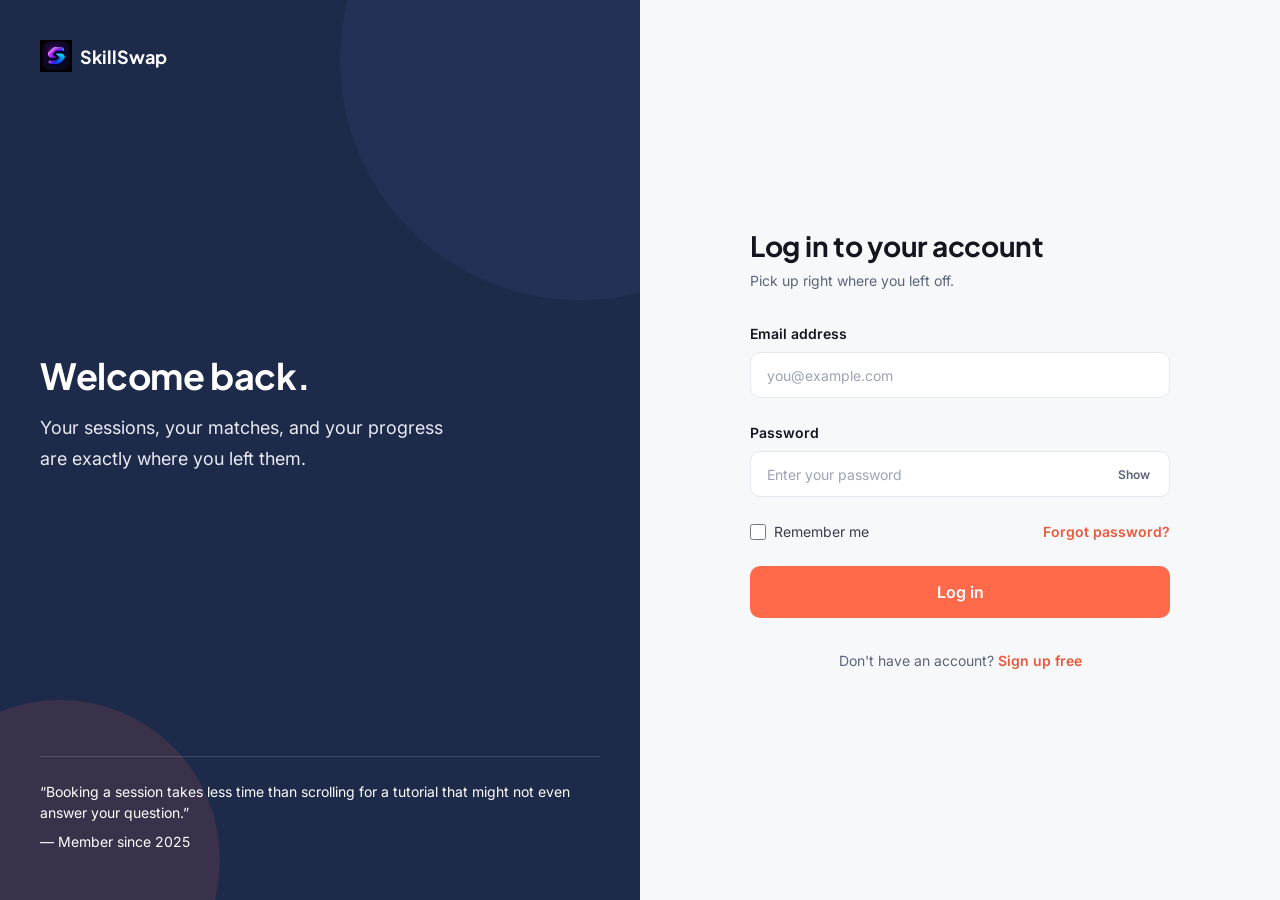
==== commit 99bed4b2: "Fix navbar visibility and final UI improvements" ====
--- a/availability.html
+++ b/availability.html
@@ -3,7 +3,7 @@
 <head>
   <meta charset="UTF-8">
   <meta name="viewport" content="width=device-width, initial-scale=1.0">
-  <title>Availability Management — Skill Swap</title>
+  <title>Availability Management — SkillSwap</title>
   <meta name="description" content="Manage your mentoring availability. Set your schedule and let learners book sessions at the right time.">
 
   <link rel="icon" type="image/png" href="assets/images/logo.png">
@@ -30,8 +30,8 @@
   <header class="navbar navbar-dash" id="navbar">
     <div class="container navbar-inner">
       <a href="index.html" class="navbar-logo">
-        <img src="assets/images/logo.png" alt="Skill Swap logo" class="navbar-logo-img">
-        <span>Skill Swap</span>
+        <img src="assets/images/logo.png" alt="SkillSwap logo" class="navbar-logo-img">
+        <span>SkillSwap</span>
       </a>
 
       <nav class="navbar-links" id="navbar-links">
@@ -430,8 +430,8 @@
     <div class="container footer-inner">
       <div class="footer-brand">
         <a href="index.html" class="navbar-logo">
-          <img src="assets/images/logo.png" alt="Skill Swap logo" class="navbar-logo-img">
-          <span>Skill Swap</span>
+          <img src="assets/images/logo.png" alt="SkillSwap logo" class="navbar-logo-img">
+          <span>SkillSwap</span>
         </a>
         <p class="text-sm text-muted">Learn, teach &amp; grow together.</p>
       </div>
@@ -452,7 +452,7 @@
       </div>
     </div>
     <div class="container footer-bottom">
-      <p class="text-sm text-muted">&copy; 2026 Skill Swap. All rights reserved.</p>
+      <p class="text-sm text-muted">&copy; 2026 SkillSwap. All rights reserved.</p>
     </div>
   </footer>
 
@@ -466,3 +466,4 @@
   <script src="assets/js/availability-ui.js"></script>
 </body>
 </html>
+
--- a/assets/css/navbar.css
+++ b/assets/css/navbar.css
@@ -239,14 +239,161 @@
   cursor: not-allowed;
 }
 
-/* Dark navbar variant (dashboard / profile pages) */
-.navbar-dash .navbar-logout-btn {
+/* Dark navbar variant (dashboard / profile / internal pages) */
+.navbar-dash,
+.navbar-browse {
+  position: sticky;
+  top: 0;
+  z-index: 900;
+  background: rgba(10, 10, 20, 0.75);
+  backdrop-filter: blur(20px);
+  -webkit-backdrop-filter: blur(20px);
+  border-bottom: 1px solid rgba(255, 255, 255, 0.07);
+}
+
+.navbar-dash .navbar-logo,
+.navbar-browse .navbar-logo {
+  color: #ffffff;
+}
+
+/* Ensure link text is clearly readable by default (WCAG contrast compliant) */
+.navbar-dash .navbar-link,
+.navbar-browse .navbar-link,
+.sess-body .navbar-link,
+.avail-body .navbar-link,
+.ms-body .navbar-link {
+  color: rgba(255, 255, 255, 0.75) !important;
+}
+
+.navbar-dash .navbar-link:hover,
+.navbar-dash .navbar-link-active,
+.navbar-browse .navbar-link:hover,
+.navbar-browse .navbar-link-active,
+.sess-body .navbar-link:hover,
+.sess-body .navbar-link-active,
+.avail-body .navbar-link:hover,
+.avail-body .navbar-link-active,
+.ms-body .navbar-link:hover,
+.ms-body .navbar-link-active {
+  color: #ffffff !important;
+}
+
+.navbar-dash .navbar-link-active::after,
+.navbar-browse .navbar-link-active::after,
+.sess-body .navbar-link-active::after,
+.avail-body .navbar-link-active::after,
+.ms-body .navbar-link-active::after {
+  width: 100% !important;
+}
+
+.navbar-dash .navbar-burger span,
+.navbar-browse .navbar-burger span {
+  background-color: rgba(255, 255, 255, 0.85);
+}
+
+/* Outlined buttons on dark navbars and dark page bodies (e.g. Dashboard link) */
+.navbar-dash .btn-outline,
+.navbar-browse .btn-outline,
+.navbar-landing .btn-outline,
+.sess-body .navbar .btn-outline,
+.avail-body .navbar .btn-outline,
+.ms-body .navbar .btn-outline {
+  border-color: rgba(255, 255, 255, 0.25) !important;
+  color: #ffffff !important;
+  background-color: transparent !important;
+}
+
+.navbar-dash .btn-outline:hover,
+.navbar-browse .btn-outline:hover,
+.navbar-landing .btn-outline:hover,
+.sess-body .navbar .btn-outline:hover,
+.avail-body .navbar .btn-outline:hover,
+.ms-body .navbar .btn-outline:hover {
+  background-color: #ffffff !important;
+  color: #0a0a0f !important;
+  border-color: #ffffff !important;
+}
+
+/* Ghost buttons on dark navbars and dark page bodies (e.g. Login link) */
+.navbar-dash .btn-ghost,
+.navbar-browse .btn-ghost,
+.navbar-landing .btn-ghost,
+.sess-body .navbar .btn-ghost,
+.avail-body .navbar .btn-ghost,
+.ms-body .navbar .btn-ghost {
+  color: rgba(255, 255, 255, 0.85) !important;
+  background-color: transparent !important;
+}
+
+.navbar-dash .btn-ghost:hover,
+.navbar-browse .btn-ghost:hover,
+.navbar-landing .btn-ghost:hover,
+.sess-body .navbar .btn-ghost:hover,
+.avail-body .navbar .btn-ghost:hover,
+.ms-body .navbar .btn-ghost:hover {
+  background-color: rgba(255, 255, 255, 0.12) !important;
+  color: #ffffff !important;
+}
+
+/* Dark mobile menu styling for pages with dark theme navbars / bodies */
+.navbar-dash .navbar-mobile-menu,
+.navbar-browse .navbar-mobile-menu,
+.sess-body .navbar-mobile-menu,
+.avail-body .navbar-mobile-menu,
+.ms-body .navbar-mobile-menu {
+  background: rgba(10, 10, 20, 0.96) !important;
+  backdrop-filter: blur(20px);
+  -webkit-backdrop-filter: blur(20px);
+  border-top: 1px solid rgba(255, 255, 255, 0.08) !important;
+}
+
+.navbar-dash .navbar-mobile-menu .navbar-link,
+.navbar-browse .navbar-mobile-menu .navbar-link,
+.sess-body .navbar-mobile-menu .navbar-link,
+.avail-body .navbar-mobile-menu .navbar-link,
+.ms-body .navbar-mobile-menu .navbar-link {
+  color: rgba(255, 255, 255, 0.72) !important;
+}
+
+.navbar-dash .navbar-mobile-menu .navbar-link:hover,
+.navbar-dash .navbar-mobile-menu .navbar-link-active,
+.navbar-browse .navbar-mobile-menu .navbar-link:hover,
+.navbar-browse .navbar-mobile-menu .navbar-link-active,
+.sess-body .navbar-mobile-menu .navbar-link:hover,
+.sess-body .navbar-mobile-menu .navbar-link-active,
+.avail-body .navbar-mobile-menu .navbar-link:hover,
+.avail-body .navbar-mobile-menu .navbar-link-active,
+.ms-body .navbar-mobile-menu .navbar-link:hover,
+.ms-body .navbar-mobile-menu .navbar-link-active {
+  color: #ffffff !important;
+}
+
+.navbar-dash .navbar-mobile-menu .navbar-mobile-divider,
+.navbar-browse .navbar-mobile-menu .navbar-mobile-divider,
+.sess-body .navbar-mobile-menu .navbar-mobile-divider,
+.avail-body .navbar-mobile-menu .navbar-mobile-divider,
+.ms-body .navbar-mobile-menu .navbar-mobile-divider {
+  background-color: rgba(255, 255, 255, 0.08) !important;
+}
+
+.navbar-dash .navbar-mobile-menu .btn-outline,
+.navbar-browse .navbar-mobile-menu .btn-outline,
+.sess-body .navbar-mobile-menu .btn-outline,
+.avail-body .navbar-mobile-menu .btn-outline,
+.ms-body .navbar-mobile-menu .btn-outline {
+  border-color: rgba(255, 255, 255, 0.2) !important;
+  color: #ffffff !important;
+}
+
+.navbar-dash .navbar-logout-btn,
+.navbar-browse .navbar-logout-btn {
   color: rgba(226, 232, 240, 0.5);
   border-color: rgba(255, 255, 255, 0.10);
   background: transparent;
 }
 
-.navbar-dash .navbar-logout-btn:hover {
+.navbar-dash .navbar-logout-btn:hover,
+.navbar-browse .navbar-logout-btn:hover {
   background: rgba(239, 68, 68, 0.12);
   border-color: rgba(239, 68, 68, 0.35);
   color: #fca5a5;
